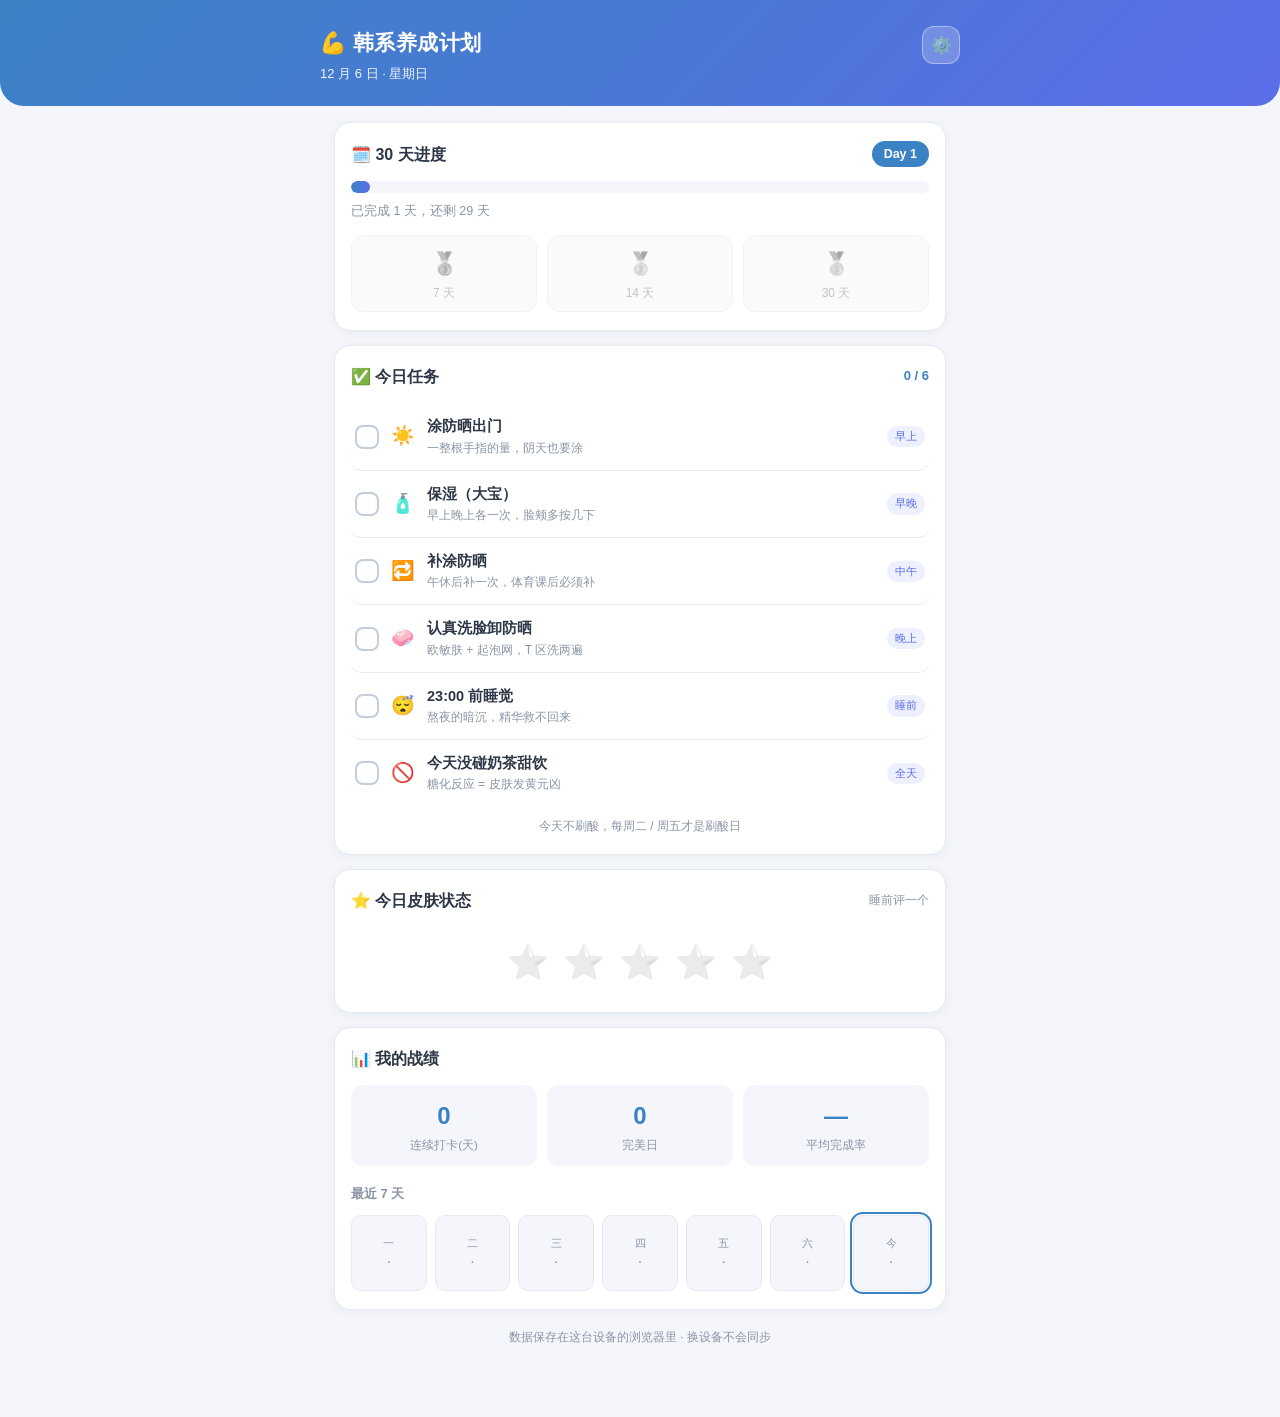
==== index.html @ 64f2f5aa "Add files via upload" ====
<!DOCTYPE html>
<html lang="zh-CN">
<head>
  <meta charset="UTF-8">
  <meta name="viewport" content="width=device-width, initial-scale=1.0">
  <title>30 天韩系养成 · 每日打卡</title>
  <style>
/* ============================================================
   30 天韩系养成 · 打卡网站样式
   配色：清爽蓝紫（延续护肤主题），移动优先布局
   ============================================================ */

:root {
  --bg: #f4f6fb;
  --card: #ffffff;
  --primary: #3b82c4;
  --primary-deep: #2f6ba3;
  --purple: #5b6ee8;
  --green: #34a877;
  --green-light: #e6f7f0;
  --amber: #f0a13a;
  --amber-light: #fdf3e3;
  --red: #e05252;
  --text: #2d3748;
  --text-light: #8a94a6;
  --border: #e4e9f2;
  --radius: 16px;
  --shadow: 0 2px 10px rgba(45, 74, 120, 0.06);
}

* { margin: 0; padding: 0; box-sizing: border-box; }

body {
  font-family: -apple-system, BlinkMacSystemFont, "PingFang SC",
    "Helvetica Neue", "Microsoft YaHei", sans-serif;
  background: var(--bg);
  color: var(--text);
  line-height: 1.6;
  padding-bottom: 60px;
}

/* ---------- 顶部 ---------- */
.header {
  background: linear-gradient(135deg, var(--primary), var(--purple));
  color: #fff;
  padding: 26px 18px 22px;
  border-radius: 0 0 24px 24px;
}
.header-inner {
  max-width: 640px;
  margin: 0 auto;
  display: flex;
  justify-content: space-between;
  align-items: flex-start;
}
.header h1 { font-size: 21px; letter-spacing: 0.5px; }
.today-line { font-size: 13px; opacity: 0.9; margin-top: 4px; }
.gear-btn {
  background: rgba(255, 255, 255, 0.2);
  border: 1px solid rgba(255, 255, 255, 0.4);
  color: #fff;
  font-size: 17px;
  width: 38px; height: 38px;
  border-radius: 12px;
  cursor: pointer;
  transition: transform 0.15s;
}
.gear-btn:active { transform: rotate(45deg); }

/* ---------- 布局 ---------- */
.container {
  max-width: 640px;
  margin: 16px auto 0;
  padding: 0 14px;
}
.card {
  background: var(--card);
  border: 1px solid var(--border);
  border-radius: var(--radius);
  padding: 18px 16px;
  margin-bottom: 14px;
  box-shadow: var(--shadow);
}
.card-head {
  display: flex;
  justify-content: space-between;
  align-items: center;
  margin-bottom: 14px;
}
.card-head h2 { font-size: 16px; }

/* ---------- 30 天进度 ---------- */
.day-badge {
  background: var(--primary);
  color: #fff;
  font-size: 12.5px;
  font-weight: 700;
  padding: 3px 12px;
  border-radius: 999px;
}
.progress-track {
  height: 12px;
  background: var(--bg);
  border-radius: 999px;
  overflow: hidden;
}
.progress-fill {
  height: 100%;
  width: 0%;
  border-radius: 999px;
  background: linear-gradient(90deg, var(--primary), var(--purple));
  transition: width 0.6s ease;
}
.progress-text {
  font-size: 12.5px;
  color: var(--text-light);
  margin-top: 8px;
}
.medals {
  display: flex;
  gap: 10px;
  margin-top: 14px;
}
.medal {
  flex: 1;
  text-align: center;
  font-size: 12px;
  color: var(--text-light);
  background: var(--bg);
  border-radius: 12px;
  padding: 10px 4px 8px;
  border: 1px solid var(--border);
  filter: grayscale(1);
  opacity: 0.55;
  transition: all 0.4s;
}
.medal.unlocked {
  filter: none;
  opacity: 1;
  background: var(--amber-light);
  border-color: var(--amber);
  color: #a06a12;
  font-weight: 700;
}
.medal-icon { display: block; font-size: 22px; margin-bottom: 2px; }

/* ---------- 任务列表 ---------- */
.done-count {
  font-size: 13px;
  color: var(--primary);
  font-weight: 700;
}
.task-list { list-style: none; }
.task-item {
  display: flex;
  align-items: center;
  gap: 12px;
  padding: 12px 4px;
  border-bottom: 1px solid var(--border);
  cursor: pointer;
  user-select: none;
  transition: background 0.2s;
  border-radius: 10px;
}
.task-item:last-child { border-bottom: none; }
.task-item:active { background: var(--bg); }

/* 自定义复选框 */
.task-check {
  width: 24px; height: 24px;
  border: 2px solid #c3cddd;
  border-radius: 8px;
  flex-shrink: 0;
  position: relative;
  transition: all 0.2s;
}
.task-item.checked .task-check {
  background: var(--green);
  border-color: var(--green);
}
.task-item.checked .task-check::after {
  content: "✓";
  color: #fff;
  font-size: 15px;
  font-weight: 700;
  position: absolute;
  inset: 0;
  display: flex;
  align-items: center;
  justify-content: center;
}
.task-icon { font-size: 19px; flex-shrink: 0; }
.task-body { flex: 1; min-width: 0; }
.task-name { font-size: 14.5px; font-weight: 600; }
.task-item.checked .task-name {
  text-decoration: line-through;
  color: var(--text-light);
}
.task-desc { font-size: 12px; color: var(--text-light); }
.task-time {
  font-size: 11px;
  color: var(--purple);
  background: #eef0fd;
  padding: 2px 8px;
  border-radius: 999px;
  flex-shrink: 0;
}
.acid-tip {
  font-size: 12px;
  color: var(--text-light);
  margin-top: 10px;
  text-align: center;
}

/* ---------- 皮肤状态评分 ---------- */
.skin-hint { font-size: 12px; color: var(--text-light); }
.stars {
  display: flex;
  justify-content: center;
  gap: 14px;
  padding: 8px 0 4px;
}
.star {
  font-size: 34px;
  cursor: pointer;
  filter: grayscale(1);
  opacity: 0.45;
  transition: transform 0.15s, filter 0.2s, opacity 0.2s;
}
.star.on {
  filter: none;
  opacity: 1;
  transform: scale(1.08);
}
.star:active { transform: scale(1.25); }

/* ---------- 统计 ---------- */
.stat-grid {
  display: grid;
  grid-template-columns: repeat(3, 1fr);
  gap: 10px;
  margin-bottom: 18px;
}
.stat {
  background: var(--bg);
  border-radius: 12px;
  padding: 12px 6px;
  text-align: center;
}
.stat-num {
  font-size: 24px;
  font-weight: 800;
  color: var(--primary);
}
.stat-label { font-size: 11.5px; color: var(--text-light); }
.week-title {
  font-size: 13px;
  color: var(--text-light);
  font-weight: 600;
  margin-bottom: 10px;
}
.week-grid {
  display: grid;
  grid-template-columns: repeat(7, 1fr);
  gap: 8px;
}
.week-cell {
  aspect-ratio: 1;
  border-radius: 10px;
  background: var(--bg);
  border: 1px solid var(--border);
  display: flex;
  flex-direction: column;
  align-items: center;
  justify-content: center;
  font-size: 11px;
  color: var(--text-light);
}
.week-cell .pct { font-size: 10.5px; font-weight: 700; margin-top: 1px; }
/* 完成度分档着色 */
.week-cell.lv-perfect { background: var(--green); border-color: var(--green); color: #fff; }
.week-cell.lv-good    { background: var(--green-light); border-color: #b8e5d2; color: #1e7a52; }
.week-cell.lv-partial { background: var(--amber-light); border-color: #f3ddba; color: #a06a12; }
.week-cell.today     { outline: 2px solid var(--primary); outline-offset: 1px; }

.footer-note {
  text-align: center;
  font-size: 12px;
  color: var(--text-light);
  padding: 4px 0 10px;
}

/* ---------- Toast ---------- */
.toast {
  position: fixed;
  left: 50%;
  bottom: 34px;
  transform: translateX(-50%) translateY(20px);
  background: rgba(45, 55, 72, 0.92);
  color: #fff;
  font-size: 14px;
  padding: 11px 22px;
  border-radius: 999px;
  opacity: 0;
  pointer-events: none;
  transition: all 0.3s ease;
  white-space: nowrap;
  z-index: 99;
}
.toast.show {
  opacity: 1;
  transform: translateX(-50%) translateY(0);
}

/* ---------- 设置弹窗 ---------- */
.modal-mask {
  position: fixed;
  inset: 0;
  background: rgba(20, 28, 44, 0.45);
  display: none;
  align-items: center;
  justify-content: center;
  padding: 20px;
  z-index: 100;
}
.modal-mask.open { display: flex; }
.modal {
  background: #fff;
  border-radius: 18px;
  padding: 24px 20px;
  width: 100%;
  max-width: 380px;
  position: relative;
  animation: popIn 0.25s ease;
}
@keyframes popIn {
  from { transform: scale(0.92); opacity: 0; }
  to   { transform: scale(1); opacity: 1; }
}
.modal h2 { font-size: 17px; margin-bottom: 16px; }
.field span { display: block; font-size: 13px; margin-bottom: 6px; }
.field input[type="date"] {
  width: 100%;
  padding: 10px 12px;
  border: 1.5px solid var(--border);
  border-radius: 10px;
  font-size: 14px;
  color: var(--text);
  outline: none;
}
.field input[type="date"]:focus { border-color: var(--primary); }
.field-tip { font-size: 12px; color: var(--text-light); margin-top: 6px; }
.modal-btns {
  display: flex;
  gap: 10px;
  margin-top: 20px;
}
.btn {
  flex: 1;
  padding: 11px 0;
  border-radius: 11px;
  border: none;
  font-size: 14px;
  font-weight: 600;
  cursor: pointer;
}
.btn.primary { background: var(--primary); color: #fff; }
.btn.danger {
  background: #fff;
  color: var(--red);
  border: 1.5px solid #f3c6c6;
}
.modal-close {
  position: absolute;
  top: 14px; right: 14px;
  border: none;
  background: var(--bg);
  width: 30px; height: 30px;
  border-radius: 50%;
  color: var(--text-light);
  cursor: pointer;
  font-size: 13px;
}

</style>

  <!-- ===== PWA：让网页变成可安装的"软件" ===== -->
  <link rel="icon" href="[data-uri]">
  <meta name="theme-color" content="#3b82c4">
  <!-- iOS 添加到主屏幕支持 -->
  <meta name="apple-mobile-web-app-capable" content="yes">
  <meta name="apple-mobile-web-app-status-bar-style" content="black-translucent">
  <meta name="apple-mobile-web-app-title" content="韩系打卡">
  <link rel="apple-touch-icon" href="[data-uri]">
</head>
<body>

  <!-- ===== 顶部：标题 + 设置入口 ===== -->
  <header class="header">
    <div class="header-inner">
      <div>
        <h1>💪 韩系养成计划</h1>
        <p class="today-line" id="todayLine">—</p>
      </div>
      <button class="gear-btn" id="settingsBtn" title="设置">⚙️</button>
    </div>
  </header>

  <main class="container">

    <!-- ===== 卡片 1：30 天进度 ===== -->
    <section class="card">
      <div class="card-head">
        <h2>🗓️ 30 天进度</h2>
        <span class="day-badge" id="dayBadge">Day 1</span>
      </div>
      <div class="progress-track">
        <div class="progress-fill" id="progressFill"></div>
      </div>
      <div class="progress-text" id="progressText">刚刚开始，别急</div>
      <!-- 里程碑勋章：7 / 14 / 30 天 -->
      <div class="medals">
        <div class="medal" id="medal7"><span class="medal-icon">🥉</span>7 天</div>
        <div class="medal" id="medal14"><span class="medal-icon">🥈</span>14 天</div>
        <div class="medal" id="medal30"><span class="medal-icon">🥇</span>30 天</div>
      </div>
    </section>

    <!-- ===== 卡片 2：今日任务 ===== -->
    <section class="card">
      <div class="card-head">
        <h2>✅ 今日任务</h2>
        <span class="done-count" id="doneCount">0 / 6</span>
      </div>
      <ul class="task-list" id="taskList"><!-- 由 JS 渲染 --></ul>
      <p class="acid-tip" id="acidTip"></p>
    </section>

    <!-- ===== 卡片 3：今日皮肤状态 ===== -->
    <section class="card">
      <div class="card-head">
        <h2>⭐ 今日皮肤状态</h2>
        <span class="skin-hint" id="skinHint">睡前评一个</span>
      </div>
      <div class="stars" id="stars"><!-- 由 JS 渲染 --></div>
    </section>

    <!-- ===== 卡片 4：数据统计 ===== -->
    <section class="card">
      <div class="card-head">
        <h2>📊 我的战绩</h2>
      </div>
      <div class="stat-grid">
        <div class="stat">
          <div class="stat-num" id="streakNum">0</div>
          <div class="stat-label">连续打卡(天)</div>
        </div>
        <div class="stat">
          <div class="stat-num" id="perfectNum">0</div>
          <div class="stat-label">完美日</div>
        </div>
        <div class="stat">
          <div class="stat-num" id="rateNum">—</div>
          <div class="stat-label">平均完成率</div>
        </div>
      </div>
      <h3 class="week-title">最近 7 天</h3>
      <div class="week-grid" id="weekGrid"><!-- 由 JS 渲染 --></div>
    </section>

    <p class="footer-note">数据保存在这台设备的浏览器里 · 换设备不会同步</p>
  </main>

  <!-- ===== Toast 提示（打卡成功时弹出） ===== -->
  <div class="toast" id="toast"></div>

  <!-- ===== 设置弹窗 ===== -->
  <div class="modal-mask" id="modalMask">
    <div class="modal">
      <h2>⚙️ 设置</h2>
      <label class="field">
        <span>计划开始日期</span>
        <input type="date" id="startDateInput">
      </label>
      <p class="field-tip">从这天开始算 30 天倒计时，Day 1 = 开始当天</p>
      <div class="modal-btns">
        <button class="btn danger" id="clearBtn">清空数据</button>
        <button class="btn primary" id="saveBtn">保存</button>
      </div>
      <button class="modal-close" id="closeBtn">✕</button>
    </div>
  </div>

  <script>
/* ============================================================
   30 天韩系养成 · 打卡网站逻辑
   技术栈：原生 JS（无依赖）· 数据持久化：localStorage

   代码结构：
   ① 任务配置        ② 存储层        ③ 日期工具
   ④ 状态计算        ⑤ 页面渲染      ⑥ 事件绑定
   ============================================================ */

/* ---------- ① 任务配置 ----------
   每个任务：id / 图标 / 名称 / 说明 / 时间段标签
   acid 任务带 onlyOn 字段，只在刷酸日（周二 / 周五）出现 */
const TASKS = [
  { id: "sunscreen", icon: "☀️", name: "涂防晒出门",     desc: "一整根手指的量，阴天也要涂", time: "早上" },
  { id: "moisture",  icon: "🧴", name: "保湿（大宝）",   desc: "早上晚上各一次，脸颊多按几下", time: "早晚" },
  { id: "resun",     icon: "🔁", name: "补涂防晒",       desc: "午休后补一次，体育课后必须补", time: "中午" },
  { id: "cleanse",   icon: "🧼", name: "认真洗脸卸防晒", desc: "欧敏肤 + 起泡网，T 区洗两遍", time: "晚上" },
  { id: "sleep",     icon: "😴", name: "23:00 前睡觉",   desc: "熬夜的暗沉，精华救不回来", time: "睡前" },
  { id: "nosugar",   icon: "🚫", name: "今天没碰奶茶甜饮", desc: "糖化反应 = 皮肤发黄元凶", time: "全天" },
  { id: "acid",      icon: "💧", name: "刷酸（水杨酸棉片）", desc: "湿敷 5 分钟洗掉，今晚不用烟酰胺", time: "晚上", onlyOn: acidDay },
];

/* 打卡成功后随机弹出的鼓励语 */
const CHEERS = [
  "皮肤在偷偷变好 ✨",
  "自律的男人最帅 😎",
  "韩男进度 +1%",
  "坚持就是水光肌 💧",
  "黑色素退退退！",
  "今天也是精致男孩 🧴",
];

/* 完美日（100% 完成）的专属提示 */
const PERFECT_CHEER = "完美打卡日达成！连续 {n} 天 🔥";

/* ---------- ② 存储层 ----------
   两类数据：
   - sc_meta              → { startDate: "YYYY-MM-DD" } 计划开始日期
   - sc_2026-08-21 这种    → { tasks: {任务id: true}, skin: 0~5 } 每日记录 */
const LS_META = "sc_meta";

function loadMeta() {
  try {
    return JSON.parse(localStorage.getItem(LS_META)) || {};
  } catch {
    return {}; // 数据损坏时静默降级，不让页面崩掉
  }
}
function saveMeta(meta) {
  localStorage.setItem(LS_META, JSON.stringify(meta));
}
function loadDay(dateStr) {
  try {
    return JSON.parse(localStorage.getItem("sc_" + dateStr)) || { tasks: {}, skin: 0 };
  } catch {
    return { tasks: {}, skin: 0 };
  }
}
function saveDay(dateStr, data) {
  localStorage.setItem("sc_" + dateStr, JSON.stringify(data));
}

/* ---------- ③ 日期工具 ---------- */

/** 把 Date 格式化为 "YYYY-MM-DD"（本地时区） */
function fmtDate(d) {
  const y = d.getFullYear();
  const m = String(d.getMonth() + 1).padStart(2, "0");
  const day = String(d.getDate()).padStart(2, "0");
  return `${y}-${m}-${day}`;
}

/** 今天的 "YYYY-MM-DD" */
function todayStr() {
  return fmtDate(new Date());
}

/** 判断某日期是否刷酸日：周二(2) / 周五(5) */
function acidDay(dateStr) {
  const d = new Date(dateStr + "T12:00:00"); // 取中午避免时区边界问题
  const day = d.getDay();
  return day === 2 || day === 5;
}

/** 计划进行到第几天（Day 1 = 开始当天），超过 30 封顶显示 */
function dayNumber(startDate) {
  const start = new Date(startDate + "T00:00:00");
  const now = new Date(todayStr() + "T00:00:00");
  const diff = Math.floor((now - start) / 86400000); // 毫秒 → 天
  return diff + 1;
}

/* ---------- ④ 状态计算 ---------- */

/** 某天「应该完成的任务列表」（刷酸日会多一项 acid） */
function tasksFor(dateStr) {
  return TASKS.filter((t) => !t.onlyOn || t.onlyOn(dateStr));
}

/** 某天的完成率 0~1 */
function progressOf(dateStr, dayData) {
  const list = tasksFor(dateStr);
  const done = list.filter((t) => dayData.tasks[t.id]).length;
  return list.length ? done / list.length : 0;
}

/** 完成率 ≥ 80% 记为「完美日」 */
function isPerfect(dateStr, dayData) {
  return progressOf(dateStr, dayData) >= 0.8;
}

/** 连续完美日天数：从今天往回数，遇到第一个非完美日停止 */
function calcStreak() {
  let streak = 0;
  const cur = new Date(todayStr() + "T00:00:00");

  // 今天若已达标先计入（还没达标也不算断，给今天留机会）
  const todayData = loadDay(todayStr());
  if (isPerfect(todayStr(), todayData)) streak++;

  // 从昨天往回逐天检查
  for (let i = 1; i <= 365; i++) {
    const d = new Date(cur);
    d.setDate(d.getDate() - i);
    const ds = fmtDate(d);
    const data = loadDay(ds);
    if (data.tasks && Object.keys(data.tasks).length && isPerfect(ds, data)) {
      streak++;
    } else {
      break;
    }
  }
  return streak;
}

/** 全部历史统计：完美日总数 + 平均完成率 */
function calcStats() {
  let perfect = 0;
  let sum = 0;
  let count = 0;
  for (let i = 0; i < localStorage.length; i++) {
    const key = localStorage.key(i);
    if (!key.startsWith("sc_") || key === LS_META) continue;
    const dateStr = key.slice(3);
    const data = loadDay(dateStr);
    if (!data.tasks || !Object.keys(data.tasks).length) continue; // 没打卡的空记录跳过
    sum += progressOf(dateStr, data);
    count++;
    if (isPerfect(dateStr, data)) perfect++;
  }
  return { perfect, avgRate: count ? sum / count : null };
}

/* ---------- ⑤ 页面渲染 ---------- */

const $ = (id) => document.getElementById(id);

function renderAll() {
  const meta = loadMeta();
  const today = todayStr();
  const dayData = loadDay(today);

  // 顶部日期行
  const week = ["日", "一", "二", "三", "四", "五", "六"];
  const d = new Date(today + "T12:00:00");
  $("todayLine").textContent =
    `${d.getMonth() + 1} 月 ${d.getDate()} 日 · 星期${week[d.getDay()]}` +
    (acidDay(today) ? " · 💧 今天是刷酸日" : "");

  // 30 天进度
  const dayNum = Math.min(Math.max(dayNumber(meta.startDate), 1), 30);
  $("dayBadge").textContent = "Day " + dayNum;
  $("progressFill").style.width = (dayNum / 30) * 100 + "%";
  $("progressText").textContent = dayNum >= 30
    ? "🎉 满月达成！该去晒对比照了"
    : `已完成 ${dayNum} 天，还剩 ${30 - dayNum} 天`;
  $("medal7").classList.toggle("unlocked", dayNum >= 7);
  $("medal14").classList.toggle("unlocked", dayNum >= 14);
  $("medal30").classList.toggle("unlocked", dayNum >= 30);

  // 今日任务列表
  const list = tasksFor(today);
  const doneCount = list.filter((t) => dayData.tasks[t.id]).length;
  $("doneCount").textContent = `${doneCount} / ${list.length}`;
  $("taskList").innerHTML = list
    .map(
      (t) => `
      <li class="task-item ${dayData.tasks[t.id] ? "checked" : ""}" data-id="${t.id}">
        <div class="task-check"></div>
        <span class="task-icon">${t.icon}</span>
        <div class="task-body">
          <div class="task-name">${t.name}</div>
          <div class="task-desc">${t.desc}</div>
        </div>
        <span class="task-time">${t.time}</span>
      </li>`
    )
    .join("");

  // 刷酸提示行
  $("acidTip").textContent = acidDay(today)
    ? "💧 今天是刷酸日：刷酸当晚跳过烟酰胺（现在还没买，正好）"
    : "今天不刷酸，每周二 / 周五才是刷酸日";

  // 皮肤状态星星
  renderStars(dayData.skin);

  // 统计
  const streak = calcStreak();
  const stats = calcStats();
  $("streakNum").textContent = streak;
  $("perfectNum").textContent = stats.perfect;
  $("rateNum").textContent = stats.avgRate === null ? "—" : Math.round(stats.avgRate * 100) + "%";

  renderWeek();
}

/** 皮肤状态五星（点第 n 颗 = n 分；再点当前分同一颗 = 清零） */
function renderStars(value) {
  $("stars").innerHTML = [1, 2, 3, 4, 5]
    .map(
      (n) =>
        `<span class="star ${n <= value ? "on" : ""}" data-value="${n}">⭐</span>`
    )
    .join("");
}

/** 最近 7 天热力格：颜色分档 = 完美 / 达标 / 部分 / 无记录 */
function renderWeek() {
  const cells = [];
  const base = new Date(todayStr() + "T00:00:00");
  for (let i = 6; i >= 0; i--) {
    const d = new Date(base);
    d.setDate(d.getDate() - i);
    const ds = fmtDate(d);
    const data = loadDay(ds);
    const hasRecord = data.tasks && Object.keys(data.tasks).length;
    const p = hasRecord ? progressOf(ds, data) : 0;
    let lv = "";
    if (hasRecord) {
      if (p >= 0.999) lv = "lv-perfect";
      else if (p >= 0.8) lv = "lv-good";
      else lv = "lv-partial";
    }
    const isToday = ds === todayStr();
    const week = ["日", "一", "二", "三", "四", "五", "六"];
    cells.push(`
      <div class="week-cell ${lv} ${isToday ? "today" : ""}">
        <span>${isToday ? "今" : week[d.getDay()]}</span>
        <span class="pct">${hasRecord ? Math.round(p * 100) + "%" : "·"}</span>
      </div>`);
  }
  $("weekGrid").innerHTML = cells.join("");
}

/* ---------- ⑥ 事件绑定 ---------- */

/** Toast：弹出一句提示，2 秒后消失 */
let toastTimer;
function toast(msg) {
  const el = $("toast");
  el.textContent = msg;
  el.classList.add("show");
  clearTimeout(toastTimer);
  toastTimer = setTimeout(() => el.classList.remove("show"), 2000);
}

/* 点击任务 → 切换勾选状态 */
$("taskList").addEventListener("click", (e) => {
  const item = e.target.closest(".task-item");
  if (!item) return;

  const today = todayStr();
  const data = loadDay(today);
  const id = item.dataset.id;
  const now = new Date();
  const hour = now.getHours();

  // —— 时间彩蛋：防止"提前打明天的卡" ——
  if (id === "sleep" && hour < 20 && !data.tasks[id]) {
    toast("这么早就睡？勾之前问问自己 😏");
  }
  if (id === "sunscreen" && hour >= 19 && !data.tasks[id]) {
    toast("这个点才涂防晒，防的是月亮吗 🌙");
  }

  data.tasks[id] = !data.tasks[id]; // 取反 = 勾选/取消
  saveDay(today, data);
  renderAll();

  // 刚勾上（不是取消）时给鼓励
  if (data.tasks[id]) {
    const list = tasksFor(today);
    const done = list.filter((t) => data.tasks[t.id]).length;
    if (done === list.length) {
      // 全部完成 → 完美日专属文案
      toast(PERFECT_CHEER.replace("{n}", calcStreak()));
    } else {
      toast(CHEERS[Math.floor(Math.random() * CHEERS.length)]);
    }
  }
});

/* 点击星星 → 记录皮肤状态 */
$("stars").addEventListener("click", (e) => {
  const star = e.target.closest(".star");
  if (!star) return;
  const value = Number(star.dataset.value);
  const today = todayStr();
  const data = loadDay(today);
  data.skin = data.skin === value ? 0 : value; // 点同一颗 = 取消
  saveDay(today, data);
  renderStars(data.skin);
  if (value) toast(`今日皮肤 ${value} 星，记录上了 📝`);
});

/* 设置弹窗：打开 / 关闭 / 保存 / 清空 */
const modal = $("modalMask");

$("settingsBtn").addEventListener("click", () => {
  $("startDateInput").value = loadMeta().startDate || todayStr();
  modal.classList.add("open");
});
$("closeBtn").addEventListener("click", () => modal.classList.remove("open"));
modal.addEventListener("click", (e) => {
  if (e.target === modal) modal.classList.remove("open"); // 点遮罩也能关
});

$("saveBtn").addEventListener("click", () => {
  const v = $("startDateInput").value;
  if (!v) return toast("先选个日期");
  saveMeta({ startDate: v });
  modal.classList.remove("open");
  renderAll();
  toast("开始日期已保存 ✅");
});

$("clearBtn").addEventListener("click", () => {
  if (!confirm("确定清空所有打卡记录？此操作不可恢复！")) return;
  if (!confirm("再问一遍：真的全删吗？")) return;
  Object.keys(localStorage)
    .filter((k) => k.startsWith("sc_"))
    .forEach((k) => localStorage.removeItem(k));
  renderAll();
  modal.classList.remove("open");
  toast("已清空，从零开始");
});

/* ---------- 启动 ---------- */
(function init() {
  // 首次使用：默认开始日期 = 今天
  const meta = loadMeta();
  if (!meta.startDate) {
    saveMeta({ startDate: todayStr() });
  }
  renderAll();
})();

</script>
</body>
</html>
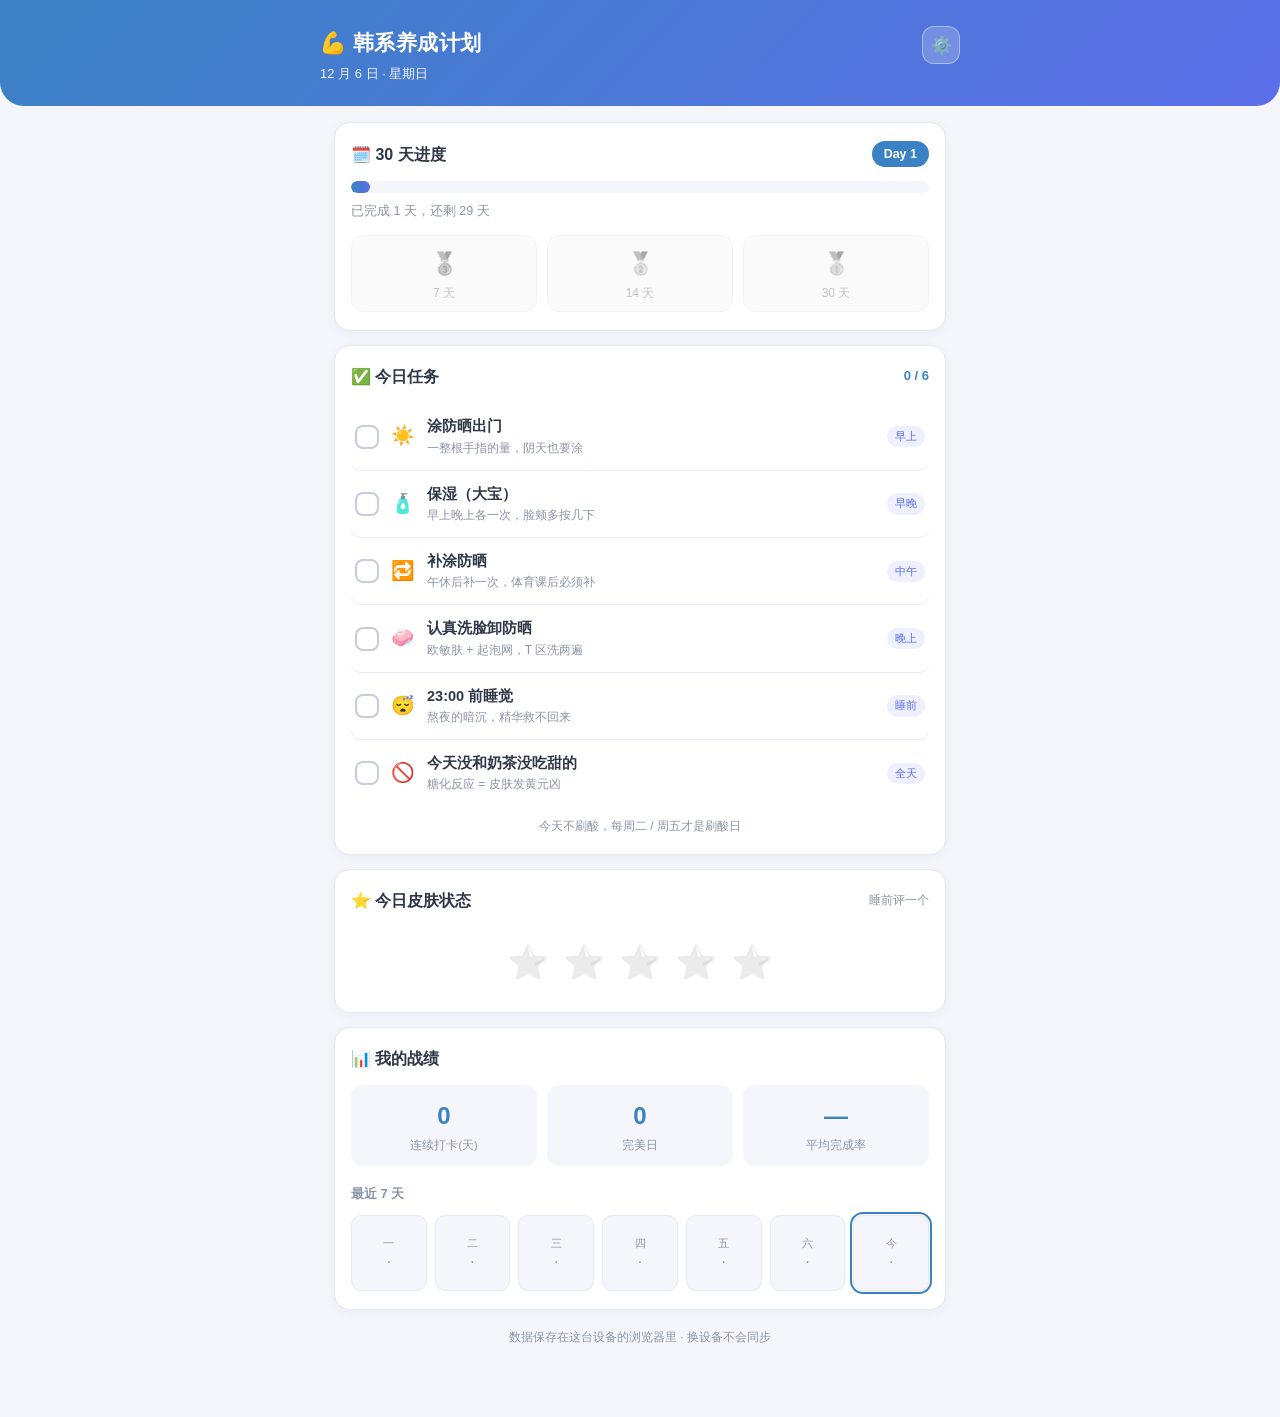
==== commit fdc27bef: "Update description for no sugar entry in index.html" ====
--- a/index.html
+++ b/index.html
@@ -510,7 +510,7 @@
   { id: "resun",     icon: "🔁", name: "补涂防晒",       desc: "午休后补一次，体育课后必须补", time: "中午" },
   { id: "cleanse",   icon: "🧼", name: "认真洗脸卸防晒", desc: "欧敏肤 + 起泡网，T 区洗两遍", time: "晚上" },
   { id: "sleep",     icon: "😴", name: "23:00 前睡觉",   desc: "熬夜的暗沉，精华救不回来", time: "睡前" },
-  { id: "nosugar",   icon: "🚫", name: "今天没碰奶茶甜饮", desc: "糖化反应 = 皮肤发黄元凶", time: "全天" },
+  { id: "nosugar",   icon: "🚫", name: "今天没和奶茶没吃甜的", desc: "糖化反应 = 皮肤发黄元凶", time: "全天" },
   { id: "acid",      icon: "💧", name: "刷酸（水杨酸棉片）", desc: "湿敷 5 分钟洗掉，今晚不用烟酰胺", time: "晚上", onlyOn: acidDay },
 ];
 
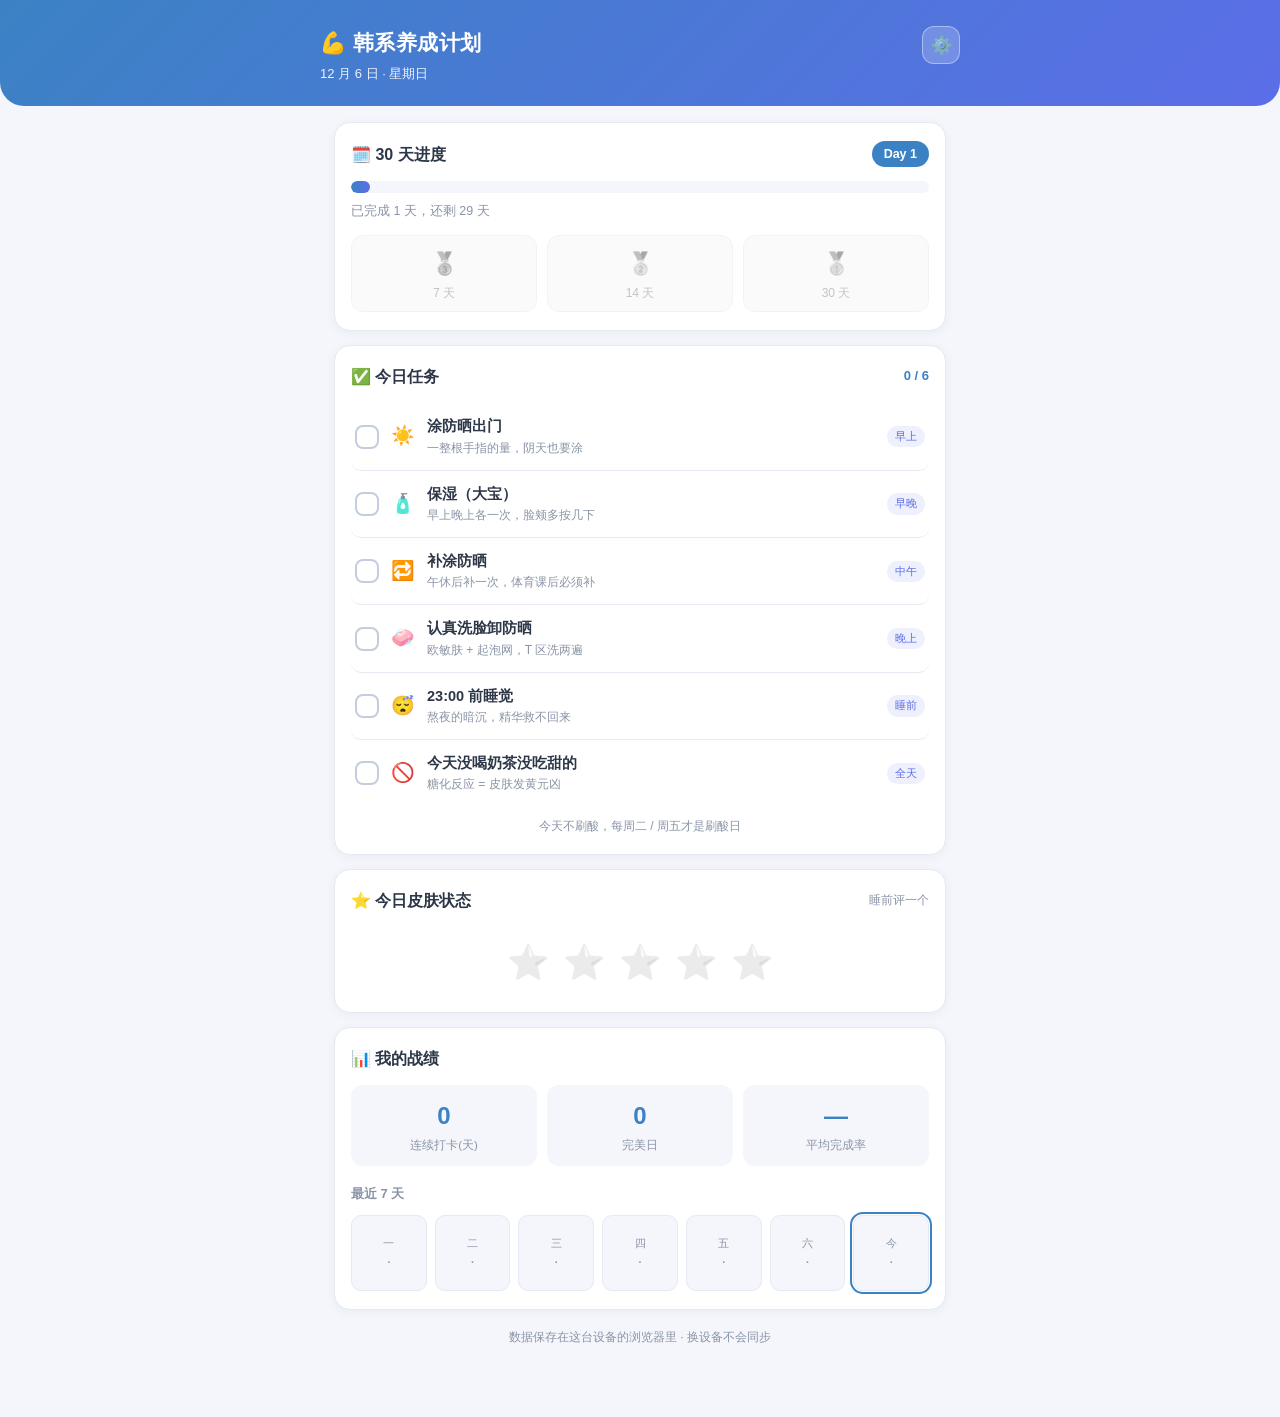
==== commit 0e548504: "Fix typo in no sugar activity description" ====
--- a/index.html
+++ b/index.html
@@ -510,7 +510,7 @@
   { id: "resun",     icon: "🔁", name: "补涂防晒",       desc: "午休后补一次，体育课后必须补", time: "中午" },
   { id: "cleanse",   icon: "🧼", name: "认真洗脸卸防晒", desc: "欧敏肤 + 起泡网，T 区洗两遍", time: "晚上" },
   { id: "sleep",     icon: "😴", name: "23:00 前睡觉",   desc: "熬夜的暗沉，精华救不回来", time: "睡前" },
-  { id: "nosugar",   icon: "🚫", name: "今天没和奶茶没吃甜的", desc: "糖化反应 = 皮肤发黄元凶", time: "全天" },
+  { id: "nosugar",   icon: "🚫", name: "今天没喝奶茶没吃甜的", desc: "糖化反应 = 皮肤发黄元凶", time: "全天" },
   { id: "acid",      icon: "💧", name: "刷酸（水杨酸棉片）", desc: "湿敷 5 分钟洗掉，今晚不用烟酰胺", time: "晚上", onlyOn: acidDay },
 ];
 
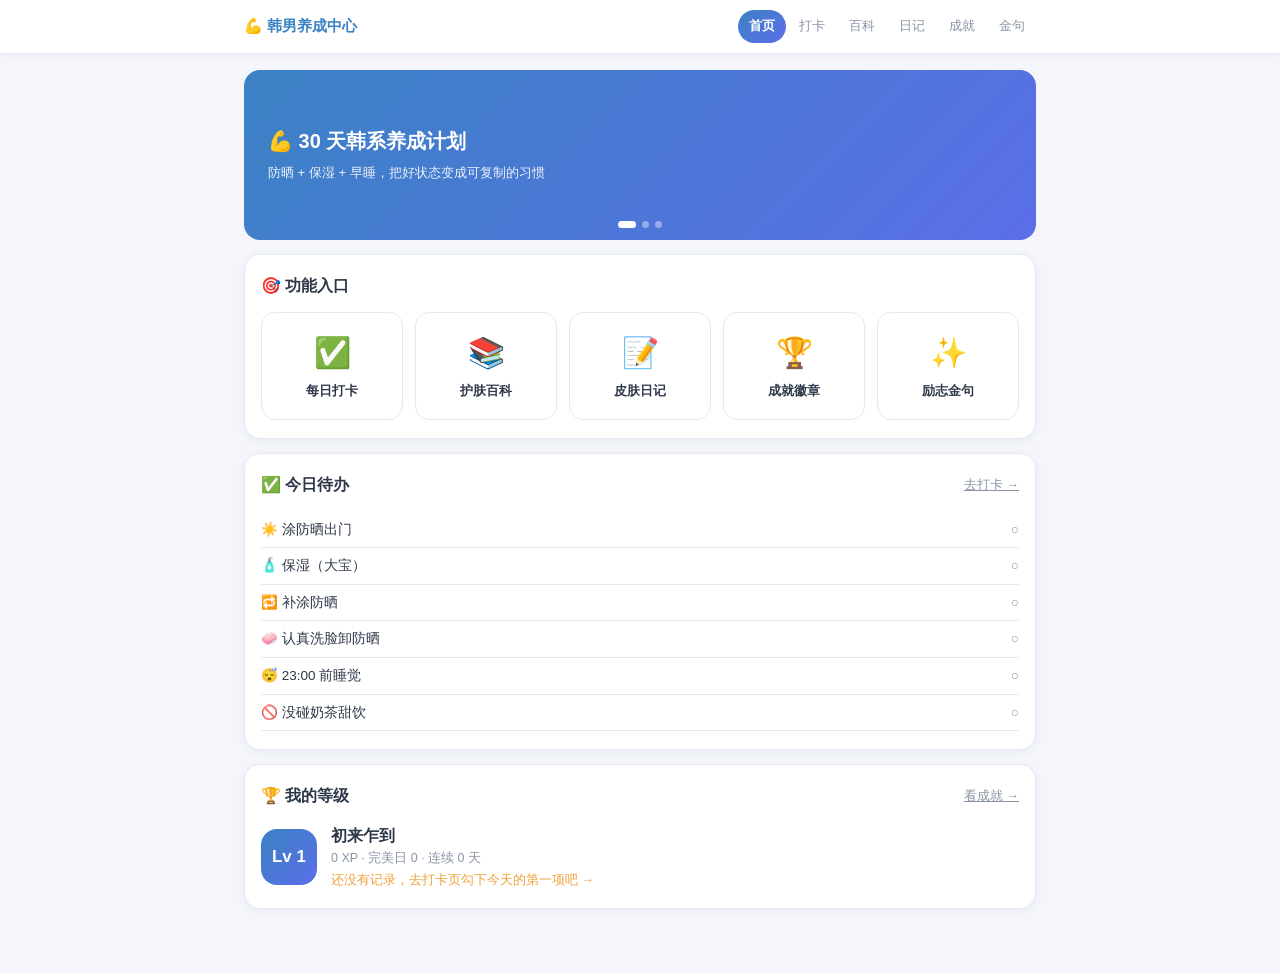
==== commit 270d3118: "Add files via upload" ====
--- a/index.html
+++ b/index.html
@@ -3,853 +3,107 @@
 <head>
   <meta charset="UTF-8">
   <meta name="viewport" content="width=device-width, initial-scale=1.0">
-  <title>30 天韩系养成 · 每日打卡</title>
-  <style>
-/* ============================================================
-   30 天韩系养成 · 打卡网站样式
-   配色：清爽蓝紫（延续护肤主题），移动优先布局
-   ============================================================ */
-
-:root {
-  --bg: #f4f6fb;
-  --card: #ffffff;
-  --primary: #3b82c4;
-  --primary-deep: #2f6ba3;
-  --purple: #5b6ee8;
-  --green: #34a877;
-  --green-light: #e6f7f0;
-  --amber: #f0a13a;
-  --amber-light: #fdf3e3;
-  --red: #e05252;
-  --text: #2d3748;
-  --text-light: #8a94a6;
-  --border: #e4e9f2;
-  --radius: 16px;
-  --shadow: 0 2px 10px rgba(45, 74, 120, 0.06);
-}
-
-* { margin: 0; padding: 0; box-sizing: border-box; }
-
-body {
-  font-family: -apple-system, BlinkMacSystemFont, "PingFang SC",
-    "Helvetica Neue", "Microsoft YaHei", sans-serif;
-  background: var(--bg);
-  color: var(--text);
-  line-height: 1.6;
-  padding-bottom: 60px;
-}
-
-/* ---------- 顶部 ---------- */
-.header {
-  background: linear-gradient(135deg, var(--primary), var(--purple));
-  color: #fff;
-  padding: 26px 18px 22px;
-  border-radius: 0 0 24px 24px;
-}
-.header-inner {
-  max-width: 640px;
-  margin: 0 auto;
-  display: flex;
-  justify-content: space-between;
-  align-items: flex-start;
-}
-.header h1 { font-size: 21px; letter-spacing: 0.5px; }
-.today-line { font-size: 13px; opacity: 0.9; margin-top: 4px; }
-.gear-btn {
-  background: rgba(255, 255, 255, 0.2);
-  border: 1px solid rgba(255, 255, 255, 0.4);
-  color: #fff;
-  font-size: 17px;
-  width: 38px; height: 38px;
-  border-radius: 12px;
-  cursor: pointer;
-  transition: transform 0.15s;
-}
-.gear-btn:active { transform: rotate(45deg); }
-
-/* ---------- 布局 ---------- */
-.container {
-  max-width: 640px;
-  margin: 16px auto 0;
-  padding: 0 14px;
-}
-.card {
-  background: var(--card);
-  border: 1px solid var(--border);
-  border-radius: var(--radius);
-  padding: 18px 16px;
-  margin-bottom: 14px;
-  box-shadow: var(--shadow);
-}
-.card-head {
-  display: flex;
-  justify-content: space-between;
-  align-items: center;
-  margin-bottom: 14px;
-}
-.card-head h2 { font-size: 16px; }
-
-/* ---------- 30 天进度 ---------- */
-.day-badge {
-  background: var(--primary);
-  color: #fff;
-  font-size: 12.5px;
-  font-weight: 700;
-  padding: 3px 12px;
-  border-radius: 999px;
-}
-.progress-track {
-  height: 12px;
-  background: var(--bg);
-  border-radius: 999px;
-  overflow: hidden;
-}
-.progress-fill {
-  height: 100%;
-  width: 0%;
-  border-radius: 999px;
-  background: linear-gradient(90deg, var(--primary), var(--purple));
-  transition: width 0.6s ease;
-}
-.progress-text {
-  font-size: 12.5px;
-  color: var(--text-light);
-  margin-top: 8px;
-}
-.medals {
-  display: flex;
-  gap: 10px;
-  margin-top: 14px;
-}
-.medal {
-  flex: 1;
-  text-align: center;
-  font-size: 12px;
-  color: var(--text-light);
-  background: var(--bg);
-  border-radius: 12px;
-  padding: 10px 4px 8px;
-  border: 1px solid var(--border);
-  filter: grayscale(1);
-  opacity: 0.55;
-  transition: all 0.4s;
-}
-.medal.unlocked {
-  filter: none;
-  opacity: 1;
-  background: var(--amber-light);
-  border-color: var(--amber);
-  color: #a06a12;
-  font-weight: 700;
-}
-.medal-icon { display: block; font-size: 22px; margin-bottom: 2px; }
-
-/* ---------- 任务列表 ---------- */
-.done-count {
-  font-size: 13px;
-  color: var(--primary);
-  font-weight: 700;
-}
-.task-list { list-style: none; }
-.task-item {
-  display: flex;
-  align-items: center;
-  gap: 12px;
-  padding: 12px 4px;
-  border-bottom: 1px solid var(--border);
-  cursor: pointer;
-  user-select: none;
-  transition: background 0.2s;
-  border-radius: 10px;
-}
-.task-item:last-child { border-bottom: none; }
-.task-item:active { background: var(--bg); }
-
-/* 自定义复选框 */
-.task-check {
-  width: 24px; height: 24px;
-  border: 2px solid #c3cddd;
-  border-radius: 8px;
-  flex-shrink: 0;
-  position: relative;
-  transition: all 0.2s;
-}
-.task-item.checked .task-check {
-  background: var(--green);
-  border-color: var(--green);
-}
-.task-item.checked .task-check::after {
-  content: "✓";
-  color: #fff;
-  font-size: 15px;
-  font-weight: 700;
-  position: absolute;
-  inset: 0;
-  display: flex;
-  align-items: center;
-  justify-content: center;
-}
-.task-icon { font-size: 19px; flex-shrink: 0; }
-.task-body { flex: 1; min-width: 0; }
-.task-name { font-size: 14.5px; font-weight: 600; }
-.task-item.checked .task-name {
-  text-decoration: line-through;
-  color: var(--text-light);
-}
-.task-desc { font-size: 12px; color: var(--text-light); }
-.task-time {
-  font-size: 11px;
-  color: var(--purple);
-  background: #eef0fd;
-  padding: 2px 8px;
-  border-radius: 999px;
-  flex-shrink: 0;
-}
-.acid-tip {
-  font-size: 12px;
-  color: var(--text-light);
-  margin-top: 10px;
-  text-align: center;
-}
-
-/* ---------- 皮肤状态评分 ---------- */
-.skin-hint { font-size: 12px; color: var(--text-light); }
-.stars {
-  display: flex;
-  justify-content: center;
-  gap: 14px;
-  padding: 8px 0 4px;
-}
-.star {
-  font-size: 34px;
-  cursor: pointer;
-  filter: grayscale(1);
-  opacity: 0.45;
-  transition: transform 0.15s, filter 0.2s, opacity 0.2s;
-}
-.star.on {
-  filter: none;
-  opacity: 1;
-  transform: scale(1.08);
-}
-.star:active { transform: scale(1.25); }
-
-/* ---------- 统计 ---------- */
-.stat-grid {
-  display: grid;
-  grid-template-columns: repeat(3, 1fr);
-  gap: 10px;
-  margin-bottom: 18px;
-}
-.stat {
-  background: var(--bg);
-  border-radius: 12px;
-  padding: 12px 6px;
-  text-align: center;
-}
-.stat-num {
-  font-size: 24px;
-  font-weight: 800;
-  color: var(--primary);
-}
-.stat-label { font-size: 11.5px; color: var(--text-light); }
-.week-title {
-  font-size: 13px;
-  color: var(--text-light);
-  font-weight: 600;
-  margin-bottom: 10px;
-}
-.week-grid {
-  display: grid;
-  grid-template-columns: repeat(7, 1fr);
-  gap: 8px;
-}
-.week-cell {
-  aspect-ratio: 1;
-  border-radius: 10px;
-  background: var(--bg);
-  border: 1px solid var(--border);
-  display: flex;
-  flex-direction: column;
-  align-items: center;
-  justify-content: center;
-  font-size: 11px;
-  color: var(--text-light);
-}
-.week-cell .pct { font-size: 10.5px; font-weight: 700; margin-top: 1px; }
-/* 完成度分档着色 */
-.week-cell.lv-perfect { background: var(--green); border-color: var(--green); color: #fff; }
-.week-cell.lv-good    { background: var(--green-light); border-color: #b8e5d2; color: #1e7a52; }
-.week-cell.lv-partial { background: var(--amber-light); border-color: #f3ddba; color: #a06a12; }
-.week-cell.today     { outline: 2px solid var(--primary); outline-offset: 1px; }
-
-.footer-note {
-  text-align: center;
-  font-size: 12px;
-  color: var(--text-light);
-  padding: 4px 0 10px;
-}
-
-/* ---------- Toast ---------- */
-.toast {
-  position: fixed;
-  left: 50%;
-  bottom: 34px;
-  transform: translateX(-50%) translateY(20px);
-  background: rgba(45, 55, 72, 0.92);
-  color: #fff;
-  font-size: 14px;
-  padding: 11px 22px;
-  border-radius: 999px;
-  opacity: 0;
-  pointer-events: none;
-  transition: all 0.3s ease;
-  white-space: nowrap;
-  z-index: 99;
-}
-.toast.show {
-  opacity: 1;
-  transform: translateX(-50%) translateY(0);
-}
-
-/* ---------- 设置弹窗 ---------- */
-.modal-mask {
-  position: fixed;
-  inset: 0;
-  background: rgba(20, 28, 44, 0.45);
-  display: none;
-  align-items: center;
-  justify-content: center;
-  padding: 20px;
-  z-index: 100;
-}
-.modal-mask.open { display: flex; }
-.modal {
-  background: #fff;
-  border-radius: 18px;
-  padding: 24px 20px;
-  width: 100%;
-  max-width: 380px;
-  position: relative;
-  animation: popIn 0.25s ease;
-}
-@keyframes popIn {
-  from { transform: scale(0.92); opacity: 0; }
-  to   { transform: scale(1); opacity: 1; }
-}
-.modal h2 { font-size: 17px; margin-bottom: 16px; }
-.field span { display: block; font-size: 13px; margin-bottom: 6px; }
-.field input[type="date"] {
-  width: 100%;
-  padding: 10px 12px;
-  border: 1.5px solid var(--border);
-  border-radius: 10px;
-  font-size: 14px;
-  color: var(--text);
-  outline: none;
-}
-.field input[type="date"]:focus { border-color: var(--primary); }
-.field-tip { font-size: 12px; color: var(--text-light); margin-top: 6px; }
-.modal-btns {
-  display: flex;
-  gap: 10px;
-  margin-top: 20px;
-}
-.btn {
-  flex: 1;
-  padding: 11px 0;
-  border-radius: 11px;
-  border: none;
-  font-size: 14px;
-  font-weight: 600;
-  cursor: pointer;
-}
-.btn.primary { background: var(--primary); color: #fff; }
-.btn.danger {
-  background: #fff;
-  color: var(--red);
-  border: 1.5px solid #f3c6c6;
-}
-.modal-close {
-  position: absolute;
-  top: 14px; right: 14px;
-  border: none;
-  background: var(--bg);
-  width: 30px; height: 30px;
-  border-radius: 50%;
-  color: var(--text-light);
-  cursor: pointer;
-  font-size: 13px;
-}
-
-</style>
-
-  <!-- ===== PWA：让网页变成可安装的"软件" ===== -->
-  <link rel="icon" href="[data-uri]">
+  <title>韩男养成中心 · 首页</title>
+  <link rel="stylesheet" href="style.css">
+  <link rel="manifest" href="manifest.json">
   <meta name="theme-color" content="#3b82c4">
-  <!-- iOS 添加到主屏幕支持 -->
-  <meta name="apple-mobile-web-app-capable" content="yes">
-  <meta name="apple-mobile-web-app-status-bar-style" content="black-translucent">
-  <meta name="apple-mobile-web-app-title" content="韩系打卡">
-  <link rel="apple-touch-icon" href="[data-uri]">
 </head>
 <body>
-
-  <!-- ===== 顶部：标题 + 设置入口 ===== -->
-  <header class="header">
-    <div class="header-inner">
-      <div>
-        <h1>💪 韩系养成计划</h1>
-        <p class="today-line" id="todayLine">—</p>
-      </div>
-      <button class="gear-btn" id="settingsBtn" title="设置">⚙️</button>
-    </div>
-  </header>
-
   <main class="container">
 
-    <!-- ===== 卡片 1：30 天进度 ===== -->
-    <section class="card">
-      <div class="card-head">
-        <h2>🗓️ 30 天进度</h2>
-        <span class="day-badge" id="dayBadge">Day 1</span>
+    <!-- 轮播 Banner -->
+    <div class="banner" id="banner">
+      <div class="banner-slide on">
+        <h2>💪 30 天韩系养成计划</h2>
+        <p>防晒 + 保湿 + 早睡，把好状态变成可复制的习惯</p>
       </div>
-      <div class="progress-track">
-        <div class="progress-fill" id="progressFill"></div>
+      <div class="banner-slide">
+        <h2>📅 今天进度</h2>
+        <p id="bannerProgress">加载中…</p>
       </div>
-      <div class="progress-text" id="progressText">刚刚开始，别急</div>
-      <!-- 里程碑勋章：7 / 14 / 30 天 -->
-      <div class="medals">
-        <div class="medal" id="medal7"><span class="medal-icon">🥉</span>7 天</div>
-        <div class="medal" id="medal14"><span class="medal-icon">🥈</span>14 天</div>
-        <div class="medal" id="medal30"><span class="medal-icon">🥇</span>30 天</div>
+      <div class="banner-slide">
+        <h2>💡 每日冷知识</h2>
+        <p id="bannerTip">加载中…</p>
       </div>
-    </section>
+      <div class="banner-dots" id="bannerDots"></div>
+    </div>
 
-    <!-- ===== 卡片 2：今日任务 ===== -->
-    <section class="card">
-      <div class="card-head">
-        <h2>✅ 今日任务</h2>
-        <span class="done-count" id="doneCount">0 / 6</span>
+    <!-- 功能入口 -->
+    <div class="card">
+      <div class="card-head"><h2>🎯 功能入口</h2></div>
+      <div class="grid-entries">
+        <a class="entry" href="checkin.html"><span class="icon">✅</span><span class="label">每日打卡</span></a>
+        <a class="entry" href="wiki.html"><span class="icon">📚</span><span class="label">护肤百科</span></a>
+        <a class="entry" href="diary.html"><span class="icon">📝</span><span class="label">皮肤日记</span></a>
+        <a class="entry" href="achievements.html"><span class="icon">🏆</span><span class="label">成就徽章</span></a>
+        <a class="entry" href="quotes.html"><span class="icon">✨</span><span class="label">励志金句</span></a>
       </div>
-      <ul class="task-list" id="taskList"><!-- 由 JS 渲染 --></ul>
-      <p class="acid-tip" id="acidTip"></p>
-    </section>
+    </div>
 
-    <!-- ===== 卡片 3：今日皮肤状态 ===== -->
-    <section class="card">
-      <div class="card-head">
-        <h2>⭐ 今日皮肤状态</h2>
-        <span class="skin-hint" id="skinHint">睡前评一个</span>
-      </div>
-      <div class="stars" id="stars"><!-- 由 JS 渲染 --></div>
-    </section>
+    <!-- 今日待办速览 -->
+    <div class="card">
+      <div class="card-head"><h2>✅ 今日待办</h2><a href="checkin.html" class="muted">去打卡 →</a></div>
+      <ul id="todoList" style="list-style:none;"></ul>
+    </div>
 
-    <!-- ===== 卡片 4：数据统计 ===== -->
-    <section class="card">
-      <div class="card-head">
-        <h2>📊 我的战绩</h2>
-      </div>
-      <div class="stat-grid">
-        <div class="stat">
-          <div class="stat-num" id="streakNum">0</div>
-          <div class="stat-label">连续打卡(天)</div>
-        </div>
-        <div class="stat">
-          <div class="stat-num" id="perfectNum">0</div>
-          <div class="stat-label">完美日</div>
-        </div>
-        <div class="stat">
-          <div class="stat-num" id="rateNum">—</div>
-          <div class="stat-label">平均完成率</div>
-        </div>
-      </div>
-      <h3 class="week-title">最近 7 天</h3>
-      <div class="week-grid" id="weekGrid"><!-- 由 JS 渲染 --></div>
-    </section>
+    <!-- 我的等级速览 -->
+    <div class="card">
+      <div class="card-head"><h2>🏆 我的等级</h2><a href="achievements.html" class="muted">看成就 →</a></div>
+      <div id="levelSummary"></div>
+    </div>
 
-    <p class="footer-note">数据保存在这台设备的浏览器里 · 换设备不会同步</p>
   </main>
 
-  <!-- ===== Toast 提示（打卡成功时弹出） ===== -->
-  <div class="toast" id="toast"></div>
+  <script src="common.js"></script>
+  <script>
+    injectNav("index");
 
-  <!-- ===== 设置弹窗 ===== -->
-  <div class="modal-mask" id="modalMask">
-    <div class="modal">
-      <h2>⚙️ 设置</h2>
-      <label class="field">
-        <span>计划开始日期</span>
-        <input type="date" id="startDateInput">
-      </label>
-      <p class="field-tip">从这天开始算 30 天倒计时，Day 1 = 开始当天</p>
-      <div class="modal-btns">
-        <button class="btn danger" id="clearBtn">清空数据</button>
-        <button class="btn primary" id="saveBtn">保存</button>
-      </div>
-      <button class="modal-close" id="closeBtn">✕</button>
-    </div>
-  </div>
+    /* 轮播 */
+    const slides = document.querySelectorAll(".banner-slide");
+    const dotsBox = document.getElementById("bannerDots");
+    let idx = 0;
+    slides.forEach((_, i) => {
+      const d = document.createElement("div");
+      d.className = "banner-dot" + (i === 0 ? " on" : "");
+      dotsBox.appendChild(d);
+    });
+    setInterval(() => {
+      idx = (idx + 1) % slides.length;
+      slides.forEach((s, i) => s.classList.toggle("on", i === idx));
+      dotsBox.querySelectorAll(".banner-dot").forEach((d, i) => d.classList.toggle("on", i === idx));
+    }, 3500);
 
-  <script>
-/* ============================================================
-   30 天韩系养成 · 打卡网站逻辑
-   技术栈：原生 JS（无依赖）· 数据持久化：localStorage
+    /* 填充 Banner 数据 */
+    const today = todayStr();
+    const dayData = loadDay(today);
+    const list = tasksFor(today);
+    const done = list.filter((t) => dayData.tasks[t.id]).length;
+    document.getElementById("bannerProgress").textContent =
+      `已完成 ${done} / ${list.length} 项，继续加油！`;
+    const meta = loadMeta();
+    const dayNum = Math.floor((new Date(today) - new Date(meta.startDate)) / 86400000) + 1;
+    document.getElementById("bannerTip").textContent =
+      TIPS[((dayNum - 1) % TIPS.length + TIPS.length) % TIPS.length];
 
-   代码结构：
-   ① 任务配置        ② 存储层        ③ 日期工具
-   ④ 状态计算        ⑤ 页面渲染      ⑥ 事件绑定
-   ============================================================ */
+    /* 今日待办速览 */
+    document.getElementById("todoList").innerHTML = list
+      .map((t) => `<li style="padding:7px 0;border-bottom:1px solid var(--border);font-size:13.5px;display:flex;justify-content:space-between;">
+        <span>${t.icon} ${t.name}</span>
+        <span style="color:${dayData.tasks[t.id] ? "var(--green)" : "var(--text-light)"}">${dayData.tasks[t.id] ? "✓" : "○"}</span>
+      </li>`).join("");
 
-/* ---------- ① 任务配置 ----------
-   每个任务：id / 图标 / 名称 / 说明 / 时间段标签
-   acid 任务带 onlyOn 字段，只在刷酸日（周二 / 周五）出现 */
-const TASKS = [
-  { id: "sunscreen", icon: "☀️", name: "涂防晒出门",     desc: "一整根手指的量，阴天也要涂", time: "早上" },
-  { id: "moisture",  icon: "🧴", name: "保湿（大宝）",   desc: "早上晚上各一次，脸颊多按几下", time: "早晚" },
-  { id: "resun",     icon: "🔁", name: "补涂防晒",       desc: "午休后补一次，体育课后必须补", time: "中午" },
-  { id: "cleanse",   icon: "🧼", name: "认真洗脸卸防晒", desc: "欧敏肤 + 起泡网，T 区洗两遍", time: "晚上" },
-  { id: "sleep",     icon: "😴", name: "23:00 前睡觉",   desc: "熬夜的暗沉，精华救不回来", time: "睡前" },
-  { id: "nosugar",   icon: "🚫", name: "今天没喝奶茶没吃甜的", desc: "糖化反应 = 皮肤发黄元凶", time: "全天" },
-  { id: "acid",      icon: "💧", name: "刷酸（水杨酸棉片）", desc: "湿敷 5 分钟洗掉，今晚不用烟酰胺", time: "晚上", onlyOn: acidDay },
-];
-
-/* 打卡成功后随机弹出的鼓励语 */
-const CHEERS = [
-  "皮肤在偷偷变好 ✨",
-  "自律的男人最帅 😎",
-  "韩男进度 +1%",
-  "坚持就是水光肌 💧",
-  "黑色素退退退！",
-  "今天也是精致男孩 🧴",
-];
-
-/* 完美日（100% 完成）的专属提示 */
-const PERFECT_CHEER = "完美打卡日达成！连续 {n} 天 🔥";
-
-/* ---------- ② 存储层 ----------
-   两类数据：
-   - sc_meta              → { startDate: "YYYY-MM-DD" } 计划开始日期
-   - sc_2026-08-21 这种    → { tasks: {任务id: true}, skin: 0~5 } 每日记录 */
-const LS_META = "sc_meta";
-
-function loadMeta() {
-  try {
-    return JSON.parse(localStorage.getItem(LS_META)) || {};
-  } catch {
-    return {}; // 数据损坏时静默降级，不让页面崩掉
-  }
-}
-function saveMeta(meta) {
-  localStorage.setItem(LS_META, JSON.stringify(meta));
-}
-function loadDay(dateStr) {
-  try {
-    return JSON.parse(localStorage.getItem("sc_" + dateStr)) || { tasks: {}, skin: 0 };
-  } catch {
-    return { tasks: {}, skin: 0 };
-  }
-}
-function saveDay(dateStr, data) {
-  localStorage.setItem("sc_" + dateStr, JSON.stringify(data));
-}
-
-/* ---------- ③ 日期工具 ---------- */
-
-/** 把 Date 格式化为 "YYYY-MM-DD"（本地时区） */
-function fmtDate(d) {
-  const y = d.getFullYear();
-  const m = String(d.getMonth() + 1).padStart(2, "0");
-  const day = String(d.getDate()).padStart(2, "0");
-  return `${y}-${m}-${day}`;
-}
-
-/** 今天的 "YYYY-MM-DD" */
-function todayStr() {
-  return fmtDate(new Date());
-}
-
-/** 判断某日期是否刷酸日：周二(2) / 周五(5) */
-function acidDay(dateStr) {
-  const d = new Date(dateStr + "T12:00:00"); // 取中午避免时区边界问题
-  const day = d.getDay();
-  return day === 2 || day === 5;
-}
-
-/** 计划进行到第几天（Day 1 = 开始当天），超过 30 封顶显示 */
-function dayNumber(startDate) {
-  const start = new Date(startDate + "T00:00:00");
-  const now = new Date(todayStr() + "T00:00:00");
-  const diff = Math.floor((now - start) / 86400000); // 毫秒 → 天
-  return diff + 1;
-}
-
-/* ---------- ④ 状态计算 ---------- */
-
-/** 某天「应该完成的任务列表」（刷酸日会多一项 acid） */
-function tasksFor(dateStr) {
-  return TASKS.filter((t) => !t.onlyOn || t.onlyOn(dateStr));
-}
-
-/** 某天的完成率 0~1 */
-function progressOf(dateStr, dayData) {
-  const list = tasksFor(dateStr);
-  const done = list.filter((t) => dayData.tasks[t.id]).length;
-  return list.length ? done / list.length : 0;
-}
-
-/** 完成率 ≥ 80% 记为「完美日」 */
-function isPerfect(dateStr, dayData) {
-  return progressOf(dateStr, dayData) >= 0.8;
-}
-
-/** 连续完美日天数：从今天往回数，遇到第一个非完美日停止 */
-function calcStreak() {
-  let streak = 0;
-  const cur = new Date(todayStr() + "T00:00:00");
-
-  // 今天若已达标先计入（还没达标也不算断，给今天留机会）
-  const todayData = loadDay(todayStr());
-  if (isPerfect(todayStr(), todayData)) streak++;
-
-  // 从昨天往回逐天检查
-  for (let i = 1; i <= 365; i++) {
-    const d = new Date(cur);
-    d.setDate(d.getDate() - i);
-    const ds = fmtDate(d);
-    const data = loadDay(ds);
-    if (data.tasks && Object.keys(data.tasks).length && isPerfect(ds, data)) {
-      streak++;
-    } else {
-      break;
-    }
-  }
-  return streak;
-}
-
-/** 全部历史统计：完美日总数 + 平均完成率 */
-function calcStats() {
-  let perfect = 0;
-  let sum = 0;
-  let count = 0;
-  for (let i = 0; i < localStorage.length; i++) {
-    const key = localStorage.key(i);
-    if (!key.startsWith("sc_") || key === LS_META) continue;
-    const dateStr = key.slice(3);
-    const data = loadDay(dateStr);
-    if (!data.tasks || !Object.keys(data.tasks).length) continue; // 没打卡的空记录跳过
-    sum += progressOf(dateStr, data);
-    count++;
-    if (isPerfect(dateStr, data)) perfect++;
-  }
-  return { perfect, avgRate: count ? sum / count : null };
-}
-
-/* ---------- ⑤ 页面渲染 ---------- */
-
-const $ = (id) => document.getElementById(id);
-
-function renderAll() {
-  const meta = loadMeta();
-  const today = todayStr();
-  const dayData = loadDay(today);
-
-  // 顶部日期行
-  const week = ["日", "一", "二", "三", "四", "五", "六"];
-  const d = new Date(today + "T12:00:00");
-  $("todayLine").textContent =
-    `${d.getMonth() + 1} 月 ${d.getDate()} 日 · 星期${week[d.getDay()]}` +
-    (acidDay(today) ? " · 💧 今天是刷酸日" : "");
-
-  // 30 天进度
-  const dayNum = Math.min(Math.max(dayNumber(meta.startDate), 1), 30);
-  $("dayBadge").textContent = "Day " + dayNum;
-  $("progressFill").style.width = (dayNum / 30) * 100 + "%";
-  $("progressText").textContent = dayNum >= 30
-    ? "🎉 满月达成！该去晒对比照了"
-    : `已完成 ${dayNum} 天，还剩 ${30 - dayNum} 天`;
-  $("medal7").classList.toggle("unlocked", dayNum >= 7);
-  $("medal14").classList.toggle("unlocked", dayNum >= 14);
-  $("medal30").classList.toggle("unlocked", dayNum >= 30);
-
-  // 今日任务列表
-  const list = tasksFor(today);
-  const doneCount = list.filter((t) => dayData.tasks[t.id]).length;
-  $("doneCount").textContent = `${doneCount} / ${list.length}`;
-  $("taskList").innerHTML = list
-    .map(
-      (t) => `
-      <li class="task-item ${dayData.tasks[t.id] ? "checked" : ""}" data-id="${t.id}">
-        <div class="task-check"></div>
-        <span class="task-icon">${t.icon}</span>
-        <div class="task-body">
-          <div class="task-name">${t.name}</div>
-          <div class="task-desc">${t.desc}</div>
+    /* 等级速览 */
+    const h = enrichHistory(calcHistory());
+    const lv = levelOf(h.xp);
+    document.getElementById("levelSummary").innerHTML = `
+      <div style="display:flex;align-items:center;gap:14px;">
+        <div style="width:56px;height:56px;border-radius:16px;background:linear-gradient(135deg,var(--primary),var(--purple));color:#fff;display:flex;align-items:center;justify-content:center;font-size:17px;font-weight:800;">Lv ${lv}</div>
+        <div style="flex:1;">
+          <div style="font-weight:700;">${LEVEL_TITLES[lv - 1]}</div>
+          <div class="muted">${h.xp} XP · 完美日 ${h.perfect} · 连续 ${calcStreak()} 天</div>
+          ${h.checked === 0 ? '<div class="muted" style="color:var(--amber);margin-top:2px;">还没有记录，去打卡页勾下今天的第一项吧 →</div>' : ""}
         </div>
-        <span class="task-time">${t.time}</span>
-      </li>`
-    )
-    .join("");
-
-  // 刷酸提示行
-  $("acidTip").textContent = acidDay(today)
-    ? "💧 今天是刷酸日：刷酸当晚跳过烟酰胺（现在还没买，正好）"
-    : "今天不刷酸，每周二 / 周五才是刷酸日";
-
-  // 皮肤状态星星
-  renderStars(dayData.skin);
-
-  // 统计
-  const streak = calcStreak();
-  const stats = calcStats();
-  $("streakNum").textContent = streak;
-  $("perfectNum").textContent = stats.perfect;
-  $("rateNum").textContent = stats.avgRate === null ? "—" : Math.round(stats.avgRate * 100) + "%";
-
-  renderWeek();
-}
-
-/** 皮肤状态五星（点第 n 颗 = n 分；再点当前分同一颗 = 清零） */
-function renderStars(value) {
-  $("stars").innerHTML = [1, 2, 3, 4, 5]
-    .map(
-      (n) =>
-        `<span class="star ${n <= value ? "on" : ""}" data-value="${n}">⭐</span>`
-    )
-    .join("");
-}
-
-/** 最近 7 天热力格：颜色分档 = 完美 / 达标 / 部分 / 无记录 */
-function renderWeek() {
-  const cells = [];
-  const base = new Date(todayStr() + "T00:00:00");
-  for (let i = 6; i >= 0; i--) {
-    const d = new Date(base);
-    d.setDate(d.getDate() - i);
-    const ds = fmtDate(d);
-    const data = loadDay(ds);
-    const hasRecord = data.tasks && Object.keys(data.tasks).length;
-    const p = hasRecord ? progressOf(ds, data) : 0;
-    let lv = "";
-    if (hasRecord) {
-      if (p >= 0.999) lv = "lv-perfect";
-      else if (p >= 0.8) lv = "lv-good";
-      else lv = "lv-partial";
-    }
-    const isToday = ds === todayStr();
-    const week = ["日", "一", "二", "三", "四", "五", "六"];
-    cells.push(`
-      <div class="week-cell ${lv} ${isToday ? "today" : ""}">
-        <span>${isToday ? "今" : week[d.getDay()]}</span>
-        <span class="pct">${hasRecord ? Math.round(p * 100) + "%" : "·"}</span>
-      </div>`);
-  }
-  $("weekGrid").innerHTML = cells.join("");
-}
-
-/* ---------- ⑥ 事件绑定 ---------- */
-
-/** Toast：弹出一句提示，2 秒后消失 */
-let toastTimer;
-function toast(msg) {
-  const el = $("toast");
-  el.textContent = msg;
-  el.classList.add("show");
-  clearTimeout(toastTimer);
-  toastTimer = setTimeout(() => el.classList.remove("show"), 2000);
-}
-
-/* 点击任务 → 切换勾选状态 */
-$("taskList").addEventListener("click", (e) => {
-  const item = e.target.closest(".task-item");
-  if (!item) return;
-
-  const today = todayStr();
-  const data = loadDay(today);
-  const id = item.dataset.id;
-  const now = new Date();
-  const hour = now.getHours();
-
-  // —— 时间彩蛋：防止"提前打明天的卡" ——
-  if (id === "sleep" && hour < 20 && !data.tasks[id]) {
-    toast("这么早就睡？勾之前问问自己 😏");
-  }
-  if (id === "sunscreen" && hour >= 19 && !data.tasks[id]) {
-    toast("这个点才涂防晒，防的是月亮吗 🌙");
-  }
-
-  data.tasks[id] = !data.tasks[id]; // 取反 = 勾选/取消
-  saveDay(today, data);
-  renderAll();
-
-  // 刚勾上（不是取消）时给鼓励
-  if (data.tasks[id]) {
-    const list = tasksFor(today);
-    const done = list.filter((t) => data.tasks[t.id]).length;
-    if (done === list.length) {
-      // 全部完成 → 完美日专属文案
-      toast(PERFECT_CHEER.replace("{n}", calcStreak()));
-    } else {
-      toast(CHEERS[Math.floor(Math.random() * CHEERS.length)]);
-    }
-  }
-});
-
-/* 点击星星 → 记录皮肤状态 */
-$("stars").addEventListener("click", (e) => {
-  const star = e.target.closest(".star");
-  if (!star) return;
-  const value = Number(star.dataset.value);
-  const today = todayStr();
-  const data = loadDay(today);
-  data.skin = data.skin === value ? 0 : value; // 点同一颗 = 取消
-  saveDay(today, data);
-  renderStars(data.skin);
-  if (value) toast(`今日皮肤 ${value} 星，记录上了 📝`);
-});
-
-/* 设置弹窗：打开 / 关闭 / 保存 / 清空 */
-const modal = $("modalMask");
-
-$("settingsBtn").addEventListener("click", () => {
-  $("startDateInput").value = loadMeta().startDate || todayStr();
-  modal.classList.add("open");
-});
-$("closeBtn").addEventListener("click", () => modal.classList.remove("open"));
-modal.addEventListener("click", (e) => {
-  if (e.target === modal) modal.classList.remove("open"); // 点遮罩也能关
-});
-
-$("saveBtn").addEventListener("click", () => {
-  const v = $("startDateInput").value;
-  if (!v) return toast("先选个日期");
-  saveMeta({ startDate: v });
-  modal.classList.remove("open");
-  renderAll();
-  toast("开始日期已保存 ✅");
-});
-
-$("clearBtn").addEventListener("click", () => {
-  if (!confirm("确定清空所有打卡记录？此操作不可恢复！")) return;
-  if (!confirm("再问一遍：真的全删吗？")) return;
-  Object.keys(localStorage)
-    .filter((k) => k.startsWith("sc_"))
-    .forEach((k) => localStorage.removeItem(k));
-  renderAll();
-  modal.classList.remove("open");
-  toast("已清空，从零开始");
-});
-
-/* ---------- 启动 ---------- */
-(function init() {
-  // 首次使用：默认开始日期 = 今天
-  const meta = loadMeta();
-  if (!meta.startDate) {
-    saveMeta({ startDate: todayStr() });
-  }
-  renderAll();
-})();
-
-</script>
+      </div>`;
+  </script>
 </body>
 </html>
--- a/style.css
+++ b/style.css
@@ -0,0 +1,291 @@
+/* ============================================================
+   韩男养成中心 · 共享样式
+   覆盖：顶部导航 / 卡片 / 按钮 / 轮播 / 徽章墙 / 金句卡 / 日记 / 百科
+   ============================================================ */
+
+:root {
+  --bg: #f4f6fb;
+  --card: #ffffff;
+  --primary: #3b82c4;
+  --purple: #5b6ee8;
+  --green: #34a877;
+  --green-light: #e6f7f0;
+  --amber: #f0a13a;
+  --amber-light: #fdf3e3;
+  --red: #e05252;
+  --text: #2d3748;
+  --text-light: #8a94a6;
+  --border: #e4e9f2;
+  --radius: 16px;
+  --shadow: 0 2px 10px rgba(45, 74, 120, 0.06);
+}
+
+* { margin: 0; padding: 0; box-sizing: border-box; }
+
+body {
+  font-family: -apple-system, BlinkMacSystemFont, "PingFang SC",
+    "Helvetica Neue", "Microsoft YaHei", sans-serif;
+  background: var(--bg);
+  color: var(--text);
+  line-height: 1.6;
+  padding-bottom: 50px;
+}
+
+/* ---------- 顶部导航（京东式） ---------- */
+.topnav {
+  position: sticky;
+  top: 0;
+  z-index: 50;
+  background: #fff;
+  border-bottom: 1px solid var(--border);
+  box-shadow: 0 1px 6px rgba(0,0,0,.04);
+}
+.topnav-inner {
+  max-width: 820px;
+  margin: 0 auto;
+  display: flex;
+  align-items: center;
+  justify-content: space-between;
+  padding: 10px 14px;
+  gap: 10px;
+}
+.brand {
+  font-size: 15px;
+  font-weight: 800;
+  color: var(--primary);
+  text-decoration: none;
+  white-space: nowrap;
+}
+.nav-links {
+  display: flex;
+  gap: 2px;
+  overflow-x: auto;
+  scrollbar-width: none;
+}
+.nav-links::-webkit-scrollbar { display: none; }
+.nav-link {
+  font-size: 13px;
+  color: var(--text-light);
+  text-decoration: none;
+  padding: 6px 11px;
+  border-radius: 999px;
+  white-space: nowrap;
+  transition: all .2s;
+}
+.nav-link.active {
+  background: linear-gradient(135deg, var(--primary), var(--purple));
+  color: #fff;
+  font-weight: 700;
+}
+
+/* ---------- 容器 ---------- */
+.container {
+  max-width: 820px;
+  margin: 16px auto 0;
+  padding: 0 14px;
+}
+
+/* ---------- 卡片 ---------- */
+.card {
+  background: var(--card);
+  border: 1px solid var(--border);
+  border-radius: var(--radius);
+  padding: 18px 16px;
+  margin-bottom: 14px;
+  box-shadow: var(--shadow);
+}
+.card-head {
+  display: flex;
+  justify-content: space-between;
+  align-items: center;
+  margin-bottom: 14px;
+}
+.card-head h2 { font-size: 16px; }
+
+/* ---------- 首页 banner 轮播 ---------- */
+.banner {
+  position: relative;
+  border-radius: var(--radius);
+  overflow: hidden;
+  height: 170px;
+  margin-bottom: 14px;
+  background: linear-gradient(135deg, var(--primary), var(--purple));
+  color: #fff;
+}
+.banner-slide {
+  position: absolute;
+  inset: 0;
+  display: flex;
+  flex-direction: column;
+  justify-content: center;
+  padding: 24px;
+  opacity: 0;
+  transition: opacity .6s;
+}
+.banner-slide.on { opacity: 1; }
+.banner-slide h2 { font-size: 20px; }
+.banner-slide p { font-size: 13px; opacity: .9; margin-top: 6px; }
+.banner-dots {
+  position: absolute;
+  bottom: 12px;
+  left: 0; right: 0;
+  display: flex;
+  justify-content: center;
+  gap: 6px;
+}
+.banner-dot {
+  width: 7px; height: 7px;
+  border-radius: 50%;
+  background: rgba(255,255,255,.4);
+}
+.banner-dot.on { background: #fff; width: 18px; border-radius: 999px; }
+
+/* ---------- 首页功能入口 ---------- */
+.grid-entries {
+  display: grid;
+  grid-template-columns: repeat(3, 1fr);
+  gap: 12px;
+}
+@media (min-width: 560px) { .grid-entries { grid-template-columns: repeat(5, 1fr); } }
+.entry {
+  background: var(--card);
+  border: 1px solid var(--border);
+  border-radius: 14px;
+  padding: 16px 8px;
+  text-align: center;
+  text-decoration: none;
+  color: var(--text);
+  transition: transform .15s, box-shadow .15s;
+  display: block;
+}
+.entry:active { transform: scale(.96); }
+.entry .icon { font-size: 30px; display: block; }
+.entry .label { font-size: 12.5px; font-weight: 600; margin-top: 6px; }
+
+/* ---------- 徽章墙（成就页） ---------- */
+.badge-grid {
+  display: grid;
+  grid-template-columns: repeat(2, 1fr);
+  gap: 12px;
+}
+@media (min-width: 560px) { .badge-grid { grid-template-columns: repeat(3, 1fr); } }
+.badge {
+  background: var(--card);
+  border: 1px solid var(--border);
+  border-radius: 14px;
+  padding: 18px 14px;
+  text-align: center;
+  filter: grayscale(1);
+  opacity: .5;
+  transition: all .3s;
+}
+.badge.unlocked {
+  filter: none;
+  opacity: 1;
+  border-color: #f3ddba;
+  background: linear-gradient(135deg, #fffaf0, #fdf3e3);
+  box-shadow: 0 4px 14px rgba(240,161,58,.18);
+}
+.badge .b-icon { font-size: 34px; display: block; }
+.badge .b-name { font-size: 14px; font-weight: 700; margin-top: 6px; }
+.badge .b-desc { font-size: 11.5px; color: var(--text-light); margin-top: 2px; }
+
+/* ---------- 金句墙 ---------- */
+.quote-card {
+  background: linear-gradient(135deg, #fffaf0, #fdf3e3);
+  border: 1px solid #f3ddba;
+  border-radius: var(--radius);
+  padding: 26px 22px;
+  text-align: center;
+  margin-bottom: 14px;
+}
+.quote-card .q-text {
+  font-size: 17px;
+  font-weight: 700;
+  color: #6b5323;
+  line-height: 1.7;
+}
+.quote-card .q-from { font-size: 12px; color: #a0824a; margin-top: 10px; }
+.btn {
+  display: inline-block;
+  padding: 11px 24px;
+  border: none;
+  border-radius: 12px;
+  font-size: 14px;
+  font-weight: 700;
+  cursor: pointer;
+  background: linear-gradient(135deg, var(--primary), var(--purple));
+  color: #fff;
+}
+.btn:active { transform: scale(.97); }
+.btn-block { display: block; width: 100%; text-align: center; }
+
+/* ---------- 日记时间线 ---------- */
+.timeline { list-style: none; }
+.tl-item {
+  position: relative;
+  padding: 0 0 18px 30px;
+  border-left: 2px solid var(--border);
+  margin-left: 10px;
+}
+.tl-item:last-child { padding-bottom: 0; }
+.tl-item::before {
+  content: "";
+  position: absolute;
+  left: -7px; top: 2px;
+  width: 12px; height: 12px;
+  border-radius: 50%;
+  background: var(--primary);
+  border: 2px solid #fff;
+}
+.tl-date { font-size: 12px; color: var(--text-light); }
+.tl-text { font-size: 14px; margin-top: 2px; }
+.tl-skin { font-size: 12px; color: var(--amber); margin-top: 2px; }
+
+/* ---------- 表单 ---------- */
+.form textarea {
+  width: 100%;
+  border: 1.5px solid var(--border);
+  border-radius: 12px;
+  padding: 12px;
+  font-size: 14px;
+  font-family: inherit;
+  resize: vertical;
+  min-height: 90px;
+  outline: none;
+}
+.form textarea:focus { border-color: var(--primary); }
+
+/* ---------- 百科 ---------- */
+.search-box {
+  width: 100%;
+  border: 1.5px solid var(--border);
+  border-radius: 12px;
+  padding: 11px 14px;
+  font-size: 14px;
+  outline: none;
+  margin-bottom: 14px;
+}
+.search-box:focus { border-color: var(--primary); }
+.wiki-item {
+  padding: 12px 0;
+  border-bottom: 1px solid var(--border);
+}
+.wiki-item:last-child { border-bottom: none; }
+.wiki-item .w-name { font-size: 14.5px; font-weight: 700; }
+.wiki-item .w-desc { font-size: 12.5px; color: var(--text-light); margin-top: 2px; }
+.tag {
+  display: inline-block;
+  font-size: 11px;
+  padding: 1px 8px;
+  border-radius: 999px;
+  margin-left: 6px;
+  vertical-align: 1px;
+}
+.tag-good { background: var(--green-light); color: #1e7a52; }
+.tag-bad { background: #fdeaea; color: var(--red); }
+
+/* ---------- 通用 ---------- */
+.muted { color: var(--text-light); font-size: 12.5px; }
+.center { text-align: center; }
+.mt { margin-top: 14px; }
